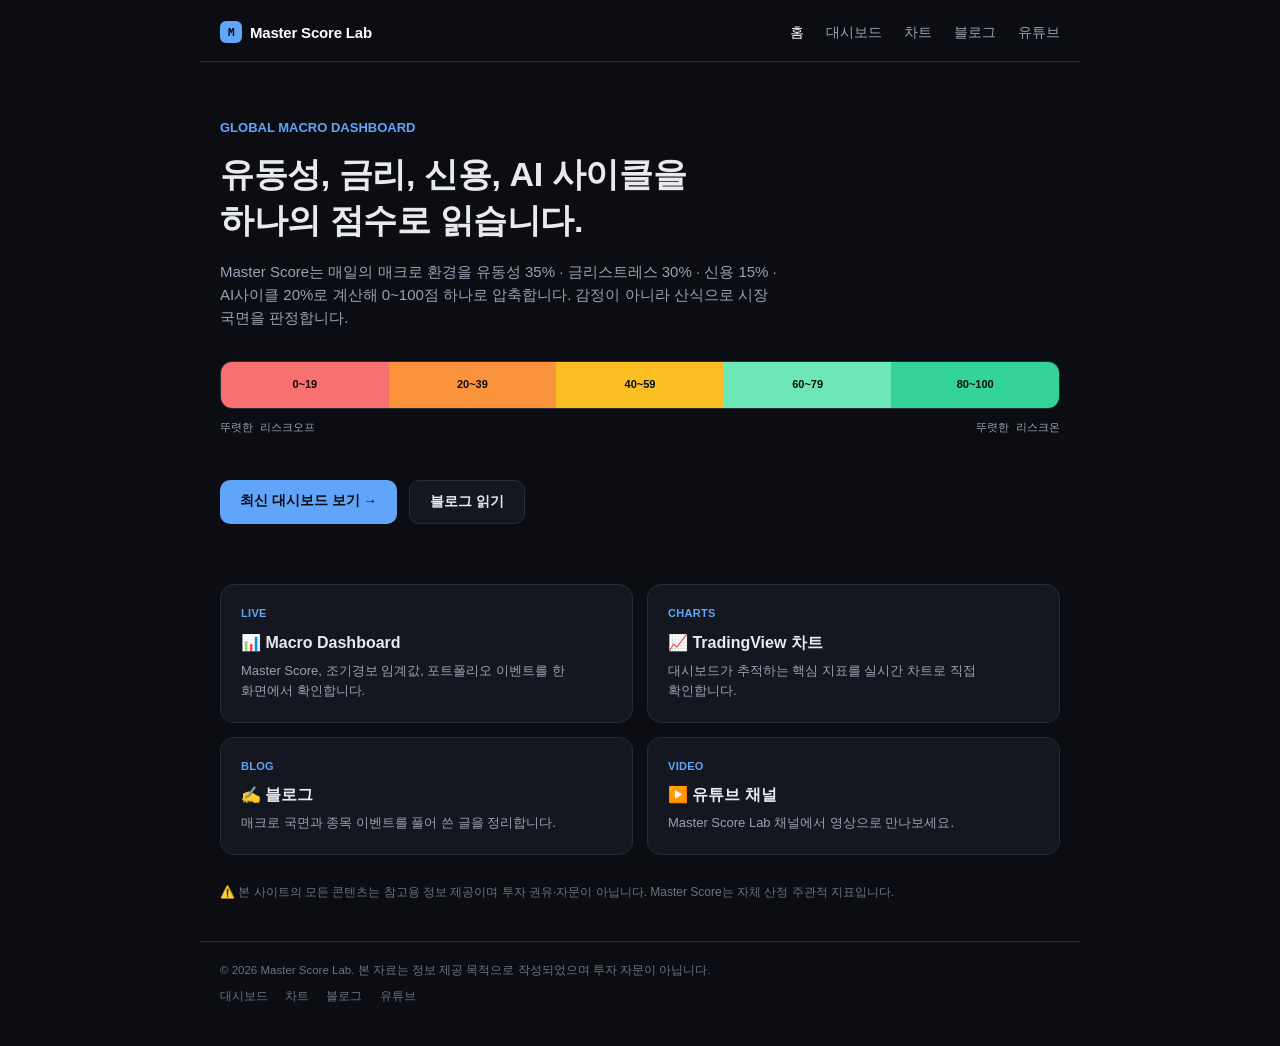
==== index.html @ ef9f3c85 "Initial commit Co-Authored-By: Claude Sonnet 5 <noreply@anthropic.com>" ====
<!DOCTYPE html>
<html lang="ko">
<head>
<meta charset="UTF-8">
<meta name="viewport" content="width=device-width, initial-scale=1.0">
<title>Master Score Lab — 매크로를 점수로 읽는다</title>
<link rel="preconnect" href="https://fonts.googleapis.com">
<link href="https://fonts.googleapis.com/css2?family=IBM+Plex+Mono:wght@500;700&display=swap" rel="stylesheet">
<link rel="stylesheet" href="assets/site.css">
<style>
  .hero-wrap { max-width: 880px; margin: 0 auto; padding: 56px 20px 20px; }
  .hero-eyebrow { font-size: 13px; color: var(--accent); font-weight: 600; margin-bottom: 14px; }
  .hero h1 {
    font-size: 34px; font-weight: 800; line-height: 1.35; letter-spacing: -0.4px;
    margin: 0 0 16px; word-break: keep-all;
  }
  @media (max-width: 560px) { .hero h1 { font-size: 26px; } }
  .hero p.lede { font-size: 15px; color: var(--text-dim); max-width: 560px; word-break: keep-all; margin-bottom: 32px; }

  /* ── 0~100 스코어 스펙트럼 (브랜드 모티프) ───────────────────────── */
  .spectrum {
    display: grid; grid-template-columns: repeat(5, 1fr); border-radius: 12px;
    overflow: hidden; border: 1px solid var(--card-border); margin-bottom: 10px;
  }
  .spectrum div { padding: 14px 6px; text-align: center; font-size: 11px; font-weight: 700; color: #0b0d12; }
  .spectrum .s1 { background: var(--red); }
  .spectrum .s2 { background: var(--orange); }
  .spectrum .s3 { background: var(--yellow); }
  .spectrum .s4 { background: #6ee7b7; }
  .spectrum .s5 { background: var(--green); }
  .spectrum-caption {
    display: flex; justify-content: space-between; font-family: "IBM Plex Mono", monospace;
    font-size: 11px; color: var(--text-dim); margin-bottom: 44px;
  }

  .cta-row { display: flex; gap: 12px; margin-top: 8px; flex-wrap: wrap; }
  .cta-primary, .cta-secondary {
    padding: 11px 20px; border-radius: 10px; font-size: 13.5px; font-weight: 700; text-decoration: none;
  }
  .cta-primary { background: var(--accent); color: #0b0d12; }
  .cta-secondary { background: var(--card); color: var(--text); border: 1px solid var(--card-border); }
  .cta-primary:hover, .cta-secondary:hover { text-decoration: none; opacity: 0.9; }

  /* ── 섹션 카드 ───────────────────────── */
  .section-grid {
    max-width: 880px; margin: 20px auto 0; padding: 20px;
    display: grid; grid-template-columns: 1fr 1fr; gap: 14px;
  }
  @media (max-width: 560px) { .section-grid { grid-template-columns: 1fr; } }
  .nav-card {
    background: var(--card); border: 1px solid var(--card-border); border-radius: 14px;
    padding: 20px; display: block; color: var(--text);
  }
  .nav-card:hover { border-color: var(--accent); text-decoration: none; }
  .nav-card .tag { font-size: 11px; font-weight: 700; color: var(--accent); letter-spacing: 0.3px; margin-bottom: 8px; display: block; }
  .nav-card h3 { margin: 0 0 6px; font-size: 16px; font-weight: 700; }
  .nav-card p { margin: 0; font-size: 13px; color: var(--text-dim); word-break: keep-all; }

  .disclaimer-strip {
    max-width: 880px; margin: 8px auto 0; padding: 0 20px;
    font-size: 12px; color: #6b7280; word-break: keep-all;
  }
</style>
</head>
<body>

<nav class="site-nav">
  <div class="brand"><span class="mark">M</span>Master Score Lab</div>
  <ul>
    <li><a href="index.html" class="active">홈</a></li>
    <li><a href="dashboard.html">대시보드</a></li>
    <li><a href="charts.html">차트</a></li>
    <li><a href="blog.html">블로그</a></li>
    <li><a href="youtube.html">유튜브</a></li>
  </ul>
</nav>

<header class="hero-wrap">
  <div class="hero-eyebrow">GLOBAL MACRO DASHBOARD</div>
  <div class="hero">
    <h1>유동성, 금리, 신용, AI 사이클을<br>하나의 점수로 읽습니다.</h1>
    <p class="lede">
      Master Score는 매일의 매크로 환경을 유동성 35% · 금리스트레스 30% · 신용 15% · AI사이클 20%로 계산해
      0~100점 하나로 압축합니다. 감정이 아니라 산식으로 시장 국면을 판정합니다.
    </p>
  </div>

  <div class="spectrum">
    <div class="s1">0~19</div><div class="s2">20~39</div><div class="s3">40~59</div><div class="s4">60~79</div><div class="s5">80~100</div>
  </div>
  <div class="spectrum-caption">
    <span>뚜렷한 리스크오프</span><span>뚜렷한 리스크온</span>
  </div>

  <div class="cta-row">
    <a class="cta-primary" href="dashboard.html">최신 대시보드 보기 →</a>
    <a class="cta-secondary" href="blog.html">블로그 읽기</a>
  </div>
</header>

<section class="section-grid">
  <a class="nav-card" href="dashboard.html">
    <span class="tag">LIVE</span>
    <h3>📊 Macro Dashboard</h3>
    <p>Master Score, 조기경보 임계값, 포트폴리오 이벤트를 한 화면에서 확인합니다.</p>
  </a>
  <a class="nav-card" href="charts.html">
    <span class="tag">CHARTS</span>
    <h3>📈 TradingView 차트</h3>
    <p>대시보드가 추적하는 핵심 지표를 실시간 차트로 직접 확인합니다.</p>
  </a>
  <a class="nav-card" href="blog.html">
    <span class="tag">BLOG</span>
    <h3>✍️ 블로그</h3>
    <p>매크로 국면과 종목 이벤트를 풀어 쓴 글을 정리합니다.</p>
  </a>
  <a class="nav-card" href="youtube.html">
    <span class="tag">VIDEO</span>
    <h3>▶️ 유튜브 채널</h3>
    <p>Master Score Lab 채널에서 영상으로 만나보세요.</p>
  </a>
</section>

<p class="disclaimer-strip">⚠️ 본 사이트의 모든 콘텐츠는 참고용 정보 제공이며 투자 권유·자문이 아닙니다. Master Score는 자체 산정 주관적 지표입니다.</p>

<footer class="site-footer">
  <div>© <span id="year"></span> Master Score Lab. 본 자료는 정보 제공 목적으로 작성되었으며 투자 자문이 아닙니다.</div>
  <div class="links">
    <a href="dashboard.html">대시보드</a>
    <a href="charts.html">차트</a>
    <a href="blog.html">블로그</a>
    <a href="youtube.html">유튜브</a>
  </div>
</footer>

<script>document.getElementById('year').textContent = new Date().getFullYear();</script>
</body>
</html>
---- assets/site.css ----
:root {
  --bg: #0b0d12;
  --card: #14171f;
  --card-border: #262b38;
  --text: #e8eaed;
  --text-dim: #9aa1b2;
  --green: #34d399;
  --yellow: #fbbf24;
  --red: #f87171;
  --orange: #fb923c;
  --accent: #60a5fa;
}

* { box-sizing: border-box; }

html, body {
  margin: 0;
  background: var(--bg);
  color: var(--text);
  font-family: -apple-system, BlinkMacSystemFont, "Segoe UI", "Apple SD Gothic Neo", "Malgun Gothic", sans-serif;
  line-height: 1.55;
}

a { color: var(--accent); text-decoration: none; }
a:hover { text-decoration: underline; }

/* ── Top nav ───────────────────────── */
.site-nav {
  display: flex;
  align-items: center;
  justify-content: space-between;
  max-width: 880px;
  margin: 0 auto;
  padding: 20px 20px 16px;
  border-bottom: 1px solid var(--card-border);
}
.site-nav .brand {
  font-weight: 800;
  font-size: 15px;
  color: #fff;
  letter-spacing: -0.2px;
  display: flex;
  align-items: center;
  gap: 8px;
}
.site-nav .brand .mark {
  display: inline-flex; align-items: center; justify-content: center;
  width: 22px; height: 22px; border-radius: 6px;
  background: var(--accent); color: #0b0d12;
  font-family: "IBM Plex Mono", monospace; font-size: 11px; font-weight: 700;
}
.site-nav ul {
  list-style: none; display: flex; gap: 22px;
  margin: 0; padding: 0;
}
.site-nav a {
  color: var(--text-dim); font-size: 13.5px; font-weight: 500;
}
.site-nav a.active, .site-nav a:hover { color: #fff; text-decoration: none; }
@media (max-width: 560px) {
  .site-nav { flex-direction: column; align-items: flex-start; gap: 12px; }
  .site-nav ul { gap: 16px; flex-wrap: wrap; }
}

/* ── Footer ───────────────────────── */
.site-footer {
  max-width: 880px; margin: 40px auto 0; padding: 20px 20px 40px;
  border-top: 1px solid var(--card-border);
  font-size: 11.5px; color: #6b7280; word-break: keep-all;
}
.site-footer .links { margin-top: 8px; }
.site-footer .links a { color: #6b7280; margin-right: 14px; }
.site-footer .links a:hover { color: var(--text-dim); }

/* ── Simple placeholder pages ───────────────────────── */
.page-wrap { max-width: 880px; margin: 0 auto; padding: 40px 20px 20px; }
.page-wrap h1 { font-size: 22px; font-weight: 800; margin: 0 0 10px; }
.page-wrap .lede { color: var(--text-dim); font-size: 14px; margin-bottom: 28px; word-break: keep-all; }
.placeholder-box {
  background: var(--card); border: 1px dashed var(--card-border);
  border-radius: 14px; padding: 28px; text-align: center;
  color: var(--text-dim); font-size: 13.5px;
}
.placeholder-box code {
  display: block; margin-top: 10px; font-family: "IBM Plex Mono", monospace;
  font-size: 12px; color: var(--accent); word-break: break-all;
}
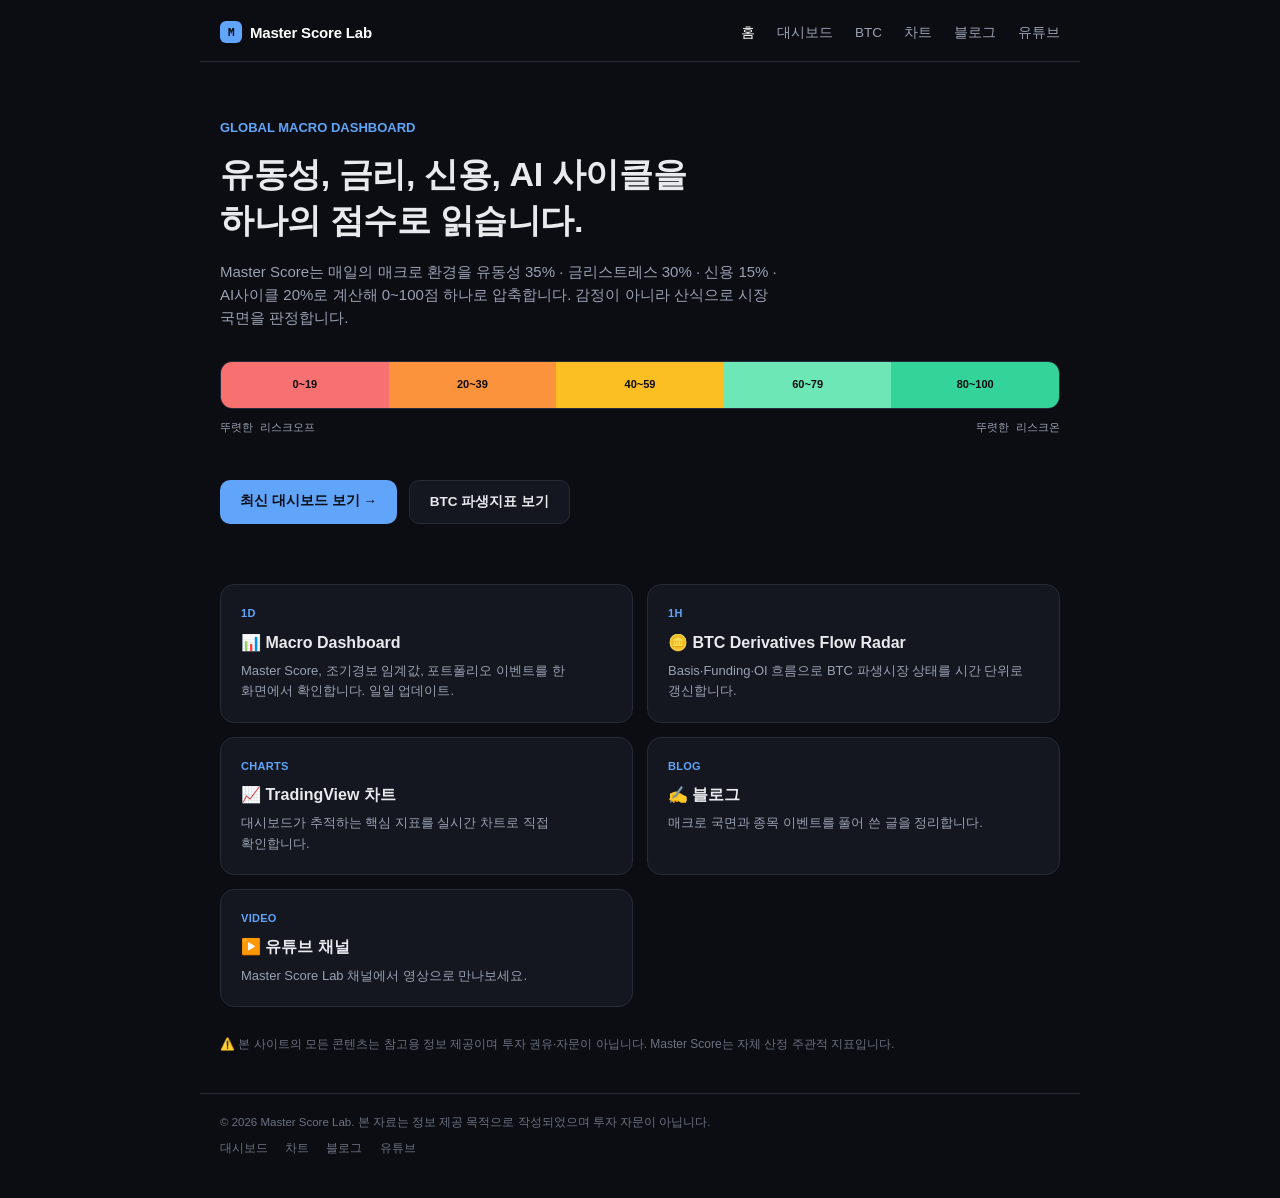
==== commit fa208206: "Add BTC derivatives flow radar page and nav link Co-Authored-By: Claude Sonnet 5 <noreply@anthropic." ====
--- a/index.html
+++ b/index.html
@@ -69,6 +69,7 @@
   <ul>
     <li><a href="index.html" class="active">홈</a></li>
     <li><a href="dashboard.html">대시보드</a></li>
+    <li><a href="btc.html">BTC</a></li>
     <li><a href="charts.html">차트</a></li>
     <li><a href="blog.html">블로그</a></li>
     <li><a href="youtube.html">유튜브</a></li>
@@ -94,15 +95,20 @@
 
   <div class="cta-row">
     <a class="cta-primary" href="dashboard.html">최신 대시보드 보기 →</a>
-    <a class="cta-secondary" href="blog.html">블로그 읽기</a>
+    <a class="cta-secondary" href="btc.html">BTC 파생지표 보기</a>
   </div>
 </header>
 
 <section class="section-grid">
   <a class="nav-card" href="dashboard.html">
-    <span class="tag">LIVE</span>
+    <span class="tag">1D</span>
     <h3>📊 Macro Dashboard</h3>
-    <p>Master Score, 조기경보 임계값, 포트폴리오 이벤트를 한 화면에서 확인합니다.</p>
+    <p>Master Score, 조기경보 임계값, 포트폴리오 이벤트를 한 화면에서 확인합니다. 일일 업데이트.</p>
+  </a>
+  <a class="nav-card" href="btc.html">
+    <span class="tag">1H</span>
+    <h3>🪙 BTC Derivatives Flow Radar</h3>
+    <p>Basis·Funding·OI 흐름으로 BTC 파생시장 상태를 시간 단위로 갱신합니다.</p>
   </a>
   <a class="nav-card" href="charts.html">
     <span class="tag">CHARTS</span>
@@ -123,6 +129,7 @@
 
 <p class="disclaimer-strip">⚠️ 본 사이트의 모든 콘텐츠는 참고용 정보 제공이며 투자 권유·자문이 아닙니다. Master Score는 자체 산정 주관적 지표입니다.</p>
 
+
 <footer class="site-footer">
   <div>© <span id="year"></span> Master Score Lab. 본 자료는 정보 제공 목적으로 작성되었으며 투자 자문이 아닙니다.</div>
   <div class="links">
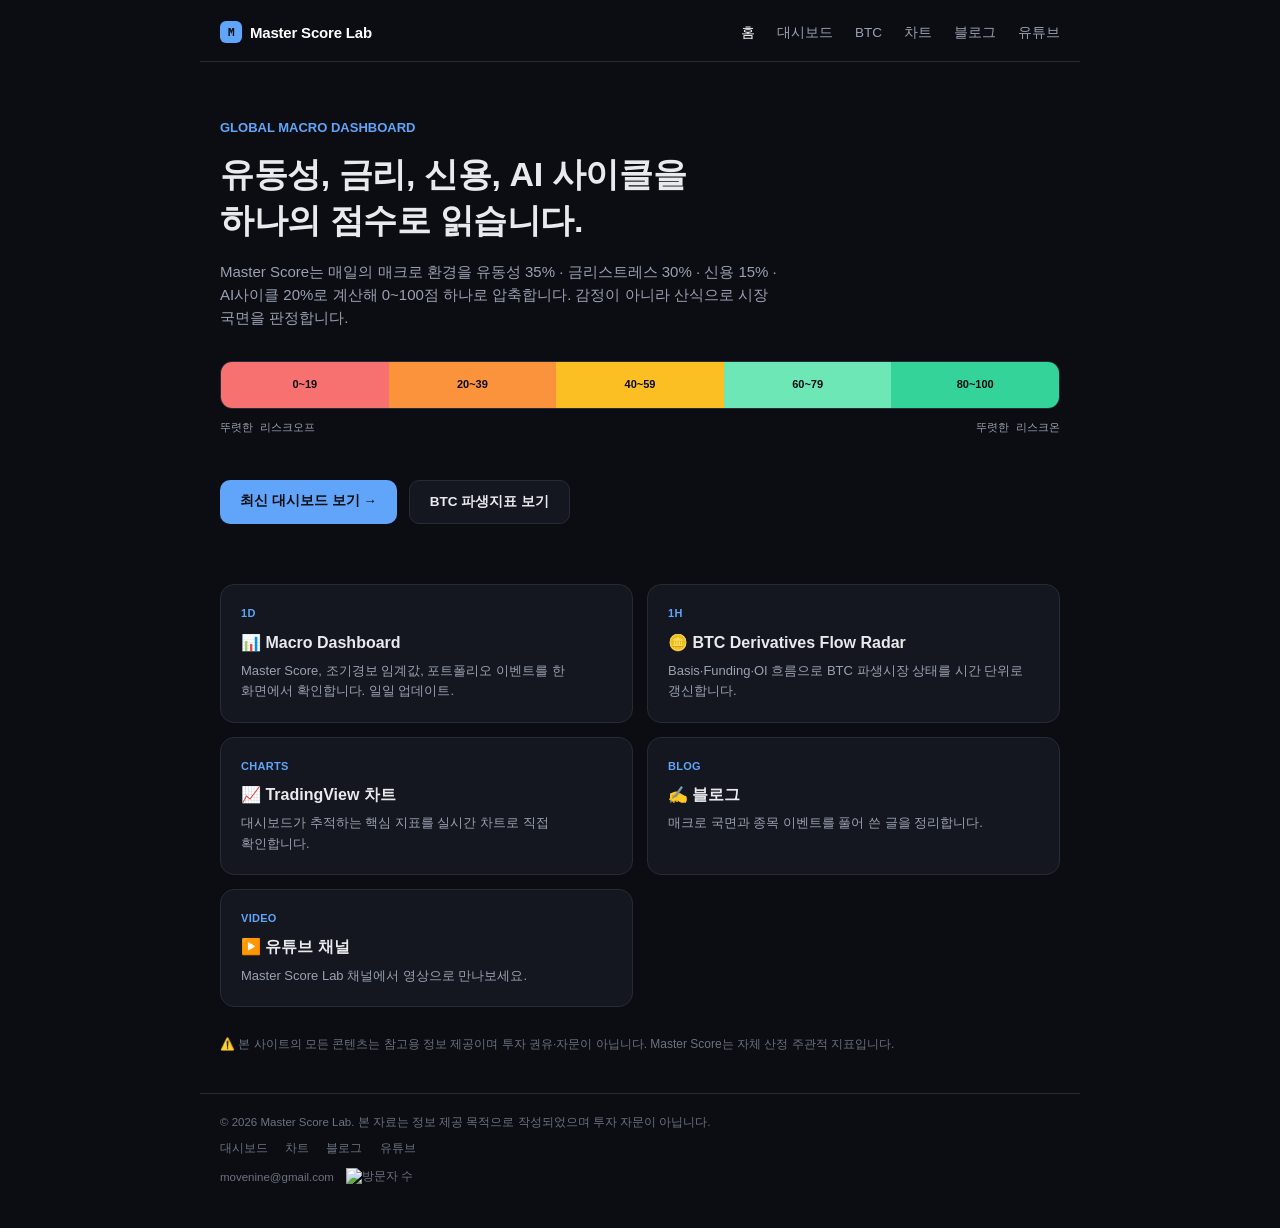
==== commit 857c1170: "feat: 홈 화면 푸터에 이메일 연락처·방문자 수 배지 추가 Co-Authored-By: Claude Sonnet 5 <noreply@anthropic.com> Claude-Se" ====
--- a/index.html
+++ b/index.html
@@ -138,6 +138,10 @@
     <a href="blog.html">블로그</a>
     <a href="youtube.html">유튜브</a>
   </div>
+  <div class="footer-meta">
+    <a href="mailto:movenine@gmail.com">movenine@gmail.com</a>
+    <img class="visitor-badge" src="https://visitor-badge.laobi.icu/badge?page_id=movenine.cryptoprime.index" alt="방문자 수">
+  </div>
 </footer>
 
 <script>document.getElementById('year').textContent = new Date().getFullYear();</script>
--- a/assets/site.css
+++ b/assets/site.css
@@ -71,6 +71,10 @@
 .site-footer .links { margin-top: 8px; }
 .site-footer .links a { color: #6b7280; margin-right: 14px; }
 .site-footer .links a:hover { color: var(--text-dim); }
+.site-footer .footer-meta { margin-top: 10px; display: flex; align-items: center; gap: 12px; flex-wrap: wrap; }
+.site-footer .footer-meta a { color: #6b7280; }
+.site-footer .footer-meta a:hover { color: var(--text-dim); }
+.site-footer .visitor-badge { height: 20px; vertical-align: middle; }
 
 /* ── Simple placeholder pages ───────────────────────── */
 .page-wrap { max-width: 880px; margin: 0 auto; padding: 40px 20px 20px; }
